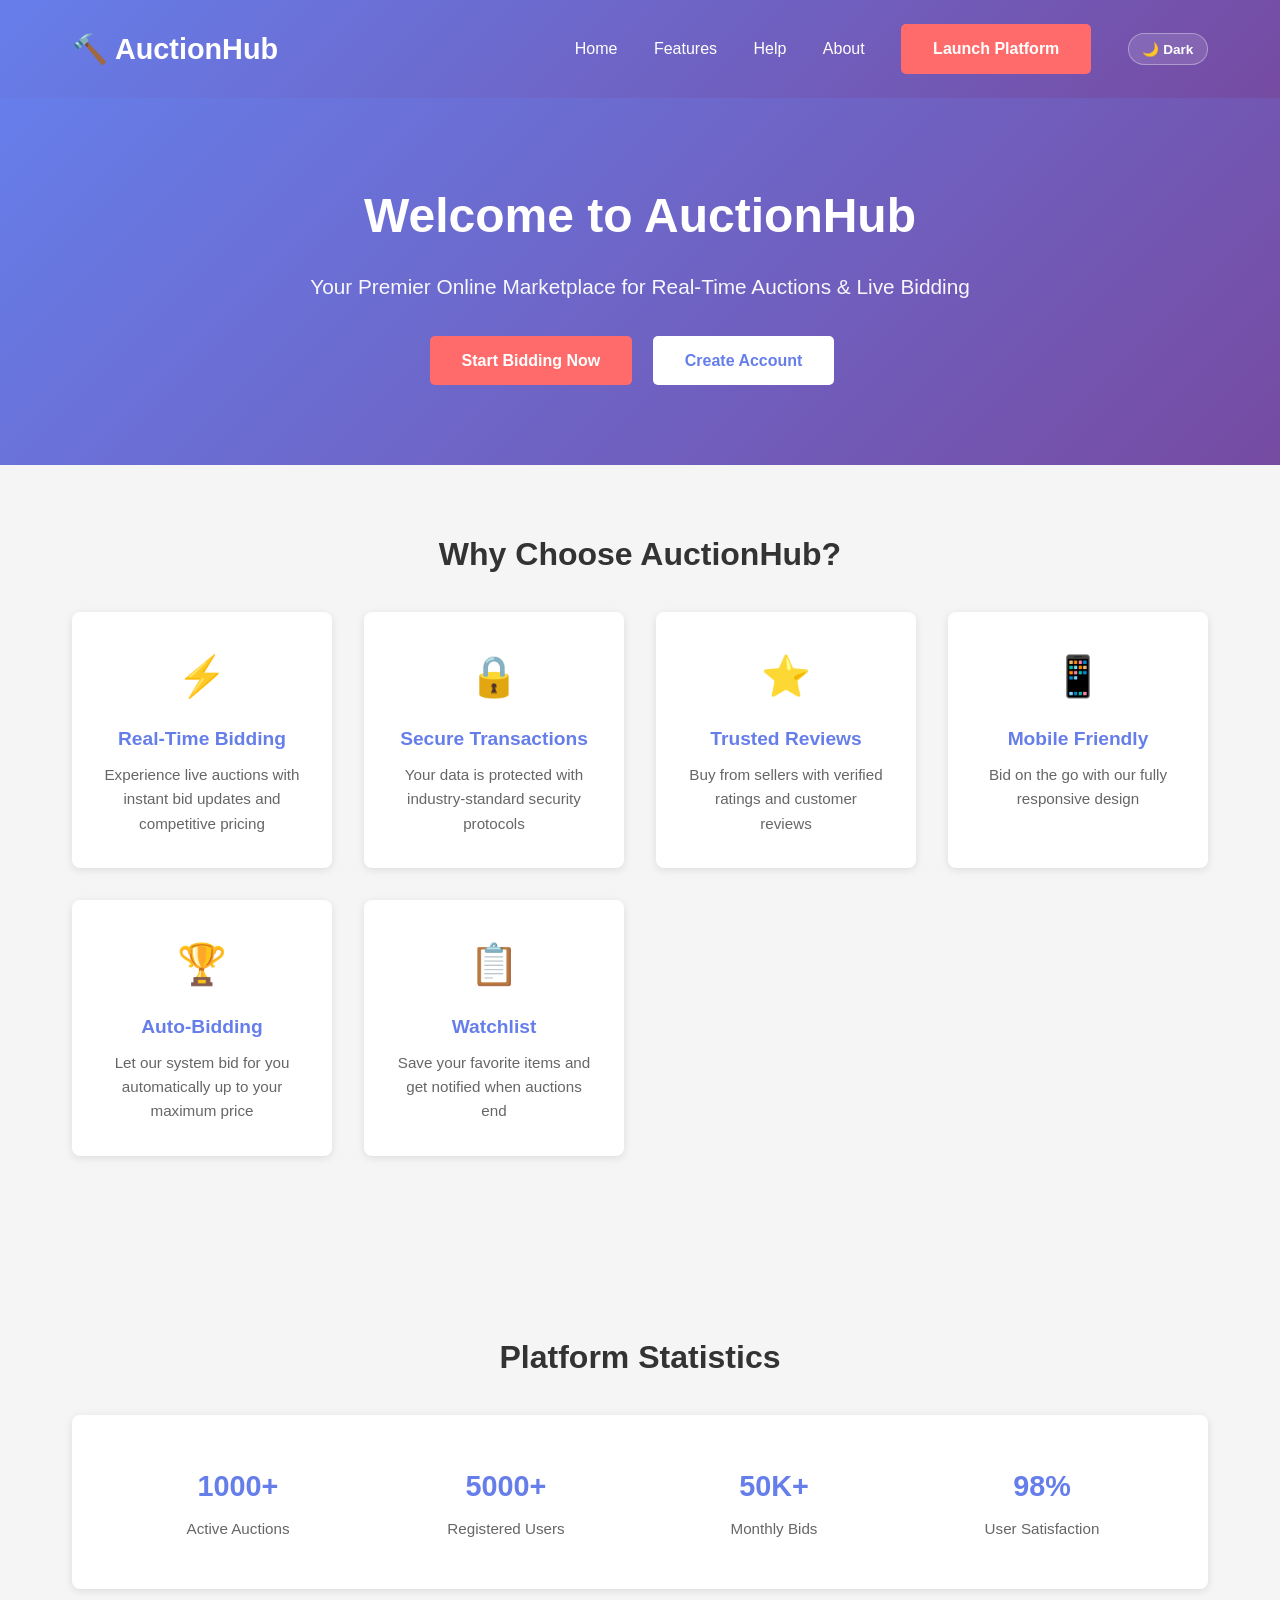
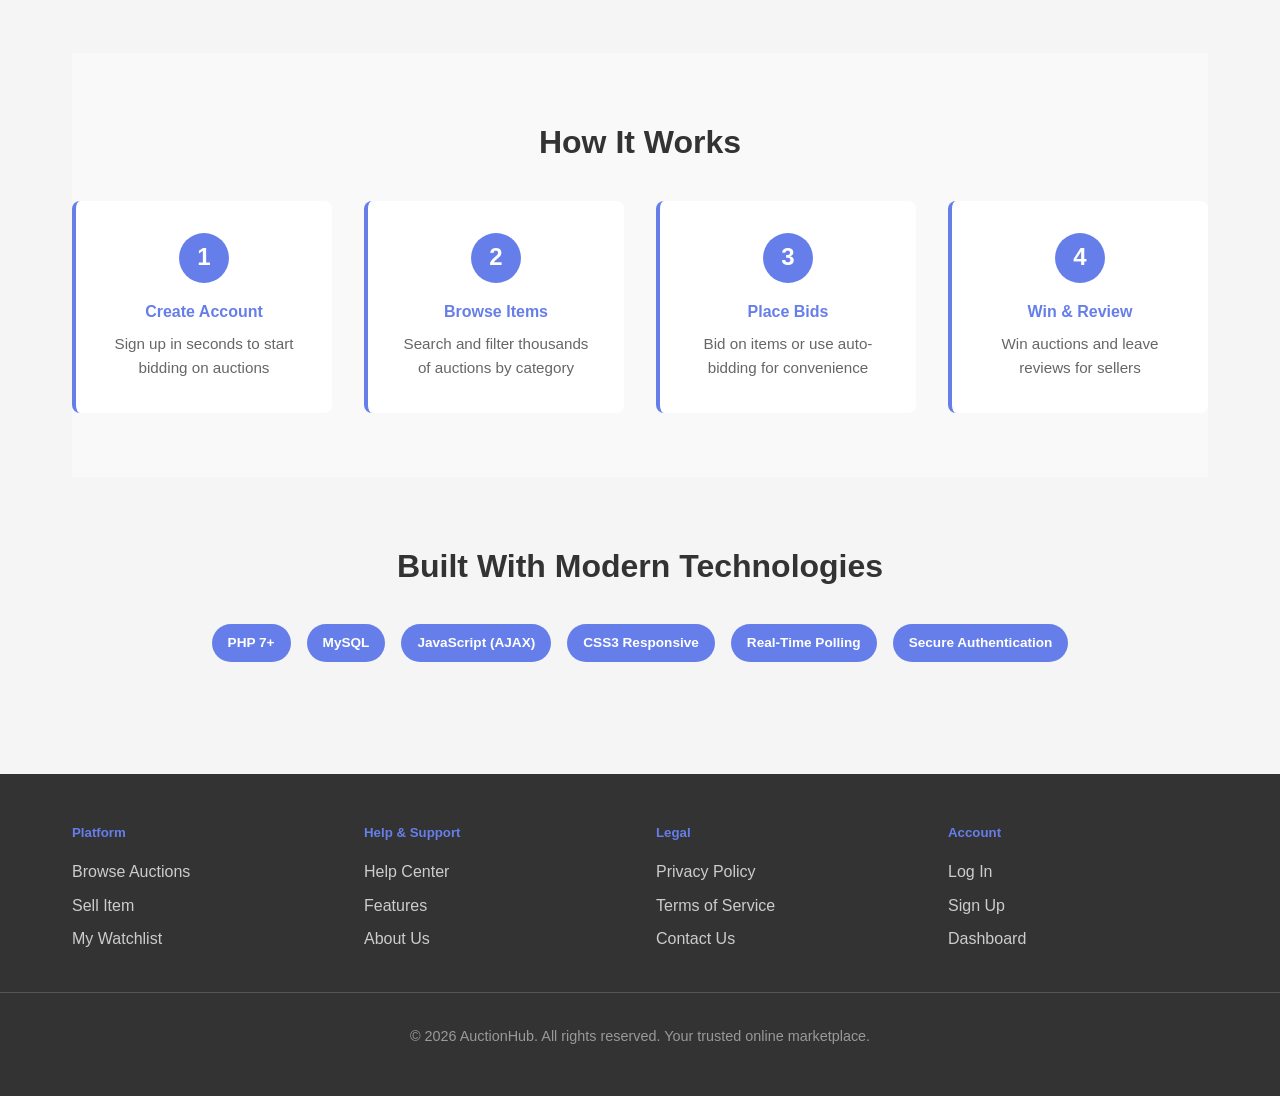
==== index.html @ e26a6210 "Initial commit: AuctionHub marketplace project" ====
<!DOCTYPE html>
<html lang="en">
<head>
    <meta charset="UTF-8">
    <meta name="viewport" content="width=device-width, initial-scale=1.0">
    <title>AuctionHub - Online Marketplace & Bidding Platform</title>
    <style>
        :root {
            --primary: #667eea;
            --primary-dark: #5568d3;
            --secondary: #764ba2;
            --accent: #ff6b6b;
            --bg: #f5f5f5;
            --surface: #ffffff;
            --surface-alt: #f9f9f9;
            --text: #333;
            --text-light: #666;
            --border: #e2e8f0;
        }

        body[data-theme='dark'] {
            --bg: #0f172a;
            --surface: #111827;
            --surface-alt: #1f2937;
            --text: #e5e7eb;
            --text-light: #9ca3af;
            --border: #334155;
        }

        * {
            margin: 0;
            padding: 0;
            box-sizing: border-box;
        }

        body {
            font-family: -apple-system, BlinkMacSystemFont, 'Segoe UI', Roboto, Oxygen, Ubuntu, Cantarell, sans-serif;
            line-height: 1.6;
            color: var(--text);
            background-color: var(--bg);
            transition: background-color 0.3s, color 0.3s;
        }

        header {
            background: linear-gradient(135deg, var(--primary) 0%, var(--secondary) 100%);
            color: white;
            padding: 1.5rem 0;
            box-shadow: 0 2px 10px rgba(0, 0, 0, 0.1);
        }

        nav {
            display: flex;
            justify-content: space-between;
            align-items: center;
            max-width: 1200px;
            margin: 0 auto;
            padding: 0 2rem;
        }

        nav h1 {
            font-size: 1.8rem;
            font-weight: 700;
        }

        nav a {
            color: white;
            text-decoration: none;
            margin-left: 2rem;
            transition: opacity 0.3s;
        }

        nav a:hover {
            opacity: 0.8;
        }

        .theme-toggle {
            margin-left: 1rem;
            border: 1px solid rgba(255, 255, 255, 0.35);
            background: rgba(255, 255, 255, 0.12);
            color: #fff;
            border-radius: 999px;
            padding: 0.45rem 0.85rem;
            font-size: 0.85rem;
            font-weight: 700;
            cursor: pointer;
            transition: background-color 0.2s;
        }

        .theme-toggle:hover {
            background: rgba(255, 255, 255, 0.22);
        }

        .hero {
            background: linear-gradient(135deg, var(--primary) 0%, var(--secondary) 100%);
            color: white;
            padding: 5rem 2rem;
            text-align: center;
        }

        .hero h2 {
            font-size: 3rem;
            margin-bottom: 1rem;
        }

        .hero p {
            font-size: 1.3rem;
            margin-bottom: 2rem;
            opacity: 0.95;
        }

        .btn {
            display: inline-block;
            padding: 0.75rem 2rem;
            background-color: var(--accent);
            color: white;
            text-decoration: none;
            border-radius: 5px;
            font-weight: 600;
            transition: background-color 0.3s;
            margin-right: 1rem;
        }

        .btn:hover {
            background-color: #ff5252;
        }

        .btn.secondary {
            background-color: white;
            color: var(--primary);
        }

        .btn.secondary:hover {
            background-color: #f0f0f0;
        }

        .container {
            max-width: 1200px;
            margin: 0 auto;
            padding: 0 2rem;
        }

        section {
            padding: 4rem 0;
        }

        section h3 {
            font-size: 2rem;
            margin-bottom: 2rem;
            text-align: center;
            color: var(--text);
        }

        .features-grid {
            display: grid;
            grid-template-columns: repeat(auto-fit, minmax(250px, 1fr));
            gap: 2rem;
            margin-bottom: 3rem;
        }

        .feature-card {
            background: var(--surface);
            padding: 2rem;
            border-radius: 8px;
            box-shadow: 0 2px 8px rgba(0, 0, 0, 0.1);
            text-align: center;
            transition: transform 0.3s, box-shadow 0.3s;
        }

        .feature-card:hover {
            transform: translateY(-5px);
            box-shadow: 0 4px 15px rgba(0, 0, 0, 0.15);
        }

        .feature-card .icon {
            font-size: 2.5rem;
            margin-bottom: 1rem;
        }

        .feature-card h4 {
            font-size: 1.2rem;
            margin-bottom: 0.5rem;
            color: var(--primary);
        }

        .feature-card p {
            color: var(--text-light);
            font-size: 0.95rem;
        }

        .stats {
            background: var(--surface);
            padding: 3rem;
            border-radius: 8px;
            display: grid;
            grid-template-columns: repeat(auto-fit, minmax(200px, 1fr));
            gap: 2rem;
            text-align: center;
            box-shadow: 0 2px 8px rgba(0, 0, 0, 0.1);
        }

        .stat-item h5 {
            font-size: 1.8rem;
            color: var(--primary);
            margin-bottom: 0.5rem;
        }

        .stat-item p {
            color: var(--text-light);
            font-size: 0.95rem;
        }

        .how-it-works {
            background: var(--surface-alt);
        }

        .steps-grid {
            display: grid;
            grid-template-columns: repeat(auto-fit, minmax(200px, 1fr));
            gap: 2rem;
        }

        .step {
            background: var(--surface);
            padding: 2rem;
            border-radius: 8px;
            text-align: center;
            border-left: 4px solid var(--primary);
        }

        .step-number {
            background: var(--primary);
            color: white;
            border-radius: 50%;
            width: 50px;
            height: 50px;
            display: flex;
            align-items: center;
            justify-content: center;
            font-weight: bold;
            font-size: 1.5rem;
            margin: 0 auto 1rem;
        }

        .step h4 {
            color: var(--primary);
            margin-bottom: 0.5rem;
        }

        .step p {
            color: var(--text-light);
            font-size: 0.95rem;
        }

        footer {
            background: #333;
            color: white;
            padding: 3rem 0;
            text-align: center;
            margin-top: 3rem;
        }

        footer .footer-content {
            max-width: 1200px;
            margin: 0 auto;
            padding: 0 2rem;
            display: grid;
            grid-template-columns: repeat(auto-fit, minmax(200px, 1fr));
            gap: 2rem;
            text-align: left;
            margin-bottom: 2rem;
        }

        footer .footer-section h5 {
            margin-bottom: 1rem;
            color: var(--primary);
        }

        footer .footer-section a {
            display: block;
            color: #ccc;
            text-decoration: none;
            margin-bottom: 0.5rem;
            transition: color 0.3s;
        }

        footer .footer-section a:hover {
            color: white;
        }

        footer .footer-bottom {
            border-top: 1px solid #555;
            padding-top: 2rem;
            color: #999;
            font-size: 0.9rem;
        }

        .technology-badges {
            display: flex;
            justify-content: center;
            gap: 1rem;
            flex-wrap: wrap;
            margin-top: 2rem;
        }

        .tech-badge {
            display: inline-block;
            background: var(--primary);
            color: white;
            padding: 0.5rem 1rem;
            border-radius: 20px;
            font-size: 0.85rem;
            font-weight: 600;
        }

        @media (max-width: 768px) {
            .theme-toggle {
                margin-left: 0;
                margin-top: 0.25rem;
            }
        }
    </style>
</head>
<body>
    <header>
        <nav>
            <h1>🔨 AuctionHub</h1>
            <div>
                <a href="index.html">Home</a>
                <a href="features.html">Features</a>
                <a href="help.html">Help</a>
                <a href="about.html">About</a>
                <a href="/auction_system/index.php" class="btn">Launch Platform</a>
                <button id="themeToggle" class="theme-toggle" type="button" aria-label="Toggle light and dark theme">🌙 Dark</button>
            </div>
        </nav>
    </header>

    <section class="hero">
        <h2>Welcome to AuctionHub</h2>
        <p>Your Premier Online Marketplace for Real-Time Auctions & Live Bidding</p>
                <a href="/auction_system/index.php" class="btn">Start Bidding Now</a>
                <a href="/auction_system/auth/register.php" class="btn secondary">Create Account</a>
    </section>

    <div class="container">
        <section>
            <h3>Why Choose AuctionHub?</h3>
            <div class="features-grid">
                <div class="feature-card">
                    <div class="icon">⚡</div>
                    <h4>Real-Time Bidding</h4>
                    <p>Experience live auctions with instant bid updates and competitive pricing</p>
                </div>
                <div class="feature-card">
                    <div class="icon">🔒</div>
                    <h4>Secure Transactions</h4>
                    <p>Your data is protected with industry-standard security protocols</p>
                </div>
                <div class="feature-card">
                    <div class="icon">⭐</div>
                    <h4>Trusted Reviews</h4>
                    <p>Buy from sellers with verified ratings and customer reviews</p>
                </div>
                <div class="feature-card">
                    <div class="icon">📱</div>
                    <h4>Mobile Friendly</h4>
                    <p>Bid on the go with our fully responsive design</p>
                </div>
                <div class="feature-card">
                    <div class="icon">🏆</div>
                    <h4>Auto-Bidding</h4>
                    <p>Let our system bid for you automatically up to your maximum price</p>
                </div>
                <div class="feature-card">
                    <div class="icon">📋</div>
                    <h4>Watchlist</h4>
                    <p>Save your favorite items and get notified when auctions end</p>
                </div>
            </div>
        </section>

        <section>
            <h3>Platform Statistics</h3>
            <div class="stats">
                <div class="stat-item">
                    <h5>1000+</h5>
                    <p>Active Auctions</p>
                </div>
                <div class="stat-item">
                    <h5>5000+</h5>
                    <p>Registered Users</p>
                </div>
                <div class="stat-item">
                    <h5>50K+</h5>
                    <p>Monthly Bids</p>
                </div>
                <div class="stat-item">
                    <h5>98%</h5>
                    <p>User Satisfaction</p>
                </div>
            </div>
        </section>

        <section class="how-it-works">
            <h3>How It Works</h3>
            <div class="steps-grid">
                <div class="step">
                    <div class="step-number">1</div>
                    <h4>Create Account</h4>
                    <p>Sign up in seconds to start bidding on auctions</p>
                </div>
                <div class="step">
                    <div class="step-number">2</div>
                    <h4>Browse Items</h4>
                    <p>Search and filter thousands of auctions by category</p>
                </div>
                <div class="step">
                    <div class="step-number">3</div>
                    <h4>Place Bids</h4>
                    <p>Bid on items or use auto-bidding for convenience</p>
                </div>
                <div class="step">
                    <div class="step-number">4</div>
                    <h4>Win & Review</h4>
                    <p>Win auctions and leave reviews for sellers</p>
                </div>
            </div>
        </section>

        <section>
            <h3>Built With Modern Technologies</h3>
            <div class="technology-badges">
                <span class="tech-badge">PHP 7+</span>
                <span class="tech-badge">MySQL</span>
                <span class="tech-badge">JavaScript (AJAX)</span>
                <span class="tech-badge">CSS3 Responsive</span>
                <span class="tech-badge">Real-Time Polling</span>
                <span class="tech-badge">Secure Authentication</span>
            </div>
        </section>
    </div>

    <footer>
        <div class="footer-content">
            <div class="footer-section">
                <h5>Platform</h5>
                <a href="/auction_system/index.php">Browse Auctions</a>
                <a href="/auction_system/items/create_item.php">Sell Item</a>
                <a href="/auction_system/user/watchlist.php">My Watchlist</a>
            </div>
            <div class="footer-section">
                <h5>Help & Support</h5>
                <a href="help.html">Help Center</a>
                <a href="features.html">Features</a>
                <a href="about.html">About Us</a>
            </div>
            <div class="footer-section">
                <h5>Legal</h5>
                <a href="privacy.html">Privacy Policy</a>
                <a href="terms.html">Terms of Service</a>
                <a href="contact.html">Contact Us</a>
            </div>
            <div class="footer-section">
                <h5>Account</h5>
                <a href="/auction_system/auth/login.php">Log In</a>
                <a href="/auction_system/auth/register.php">Sign Up</a>
                <a href="/auction_system/user/dashboard.php">Dashboard</a>
            </div>
        </div>
        <div class="footer-bottom">
            <p>&copy; 2026 AuctionHub. All rights reserved. Your trusted online marketplace.</p>
        </div>
    </footer>

        <script>
                (function() {
                    const storageKey = 'auctionhub_theme';
                    const toggleButton = document.getElementById('themeToggle');

                    const applyTheme = function(theme) {
                        document.body.setAttribute('data-theme', theme);
                        if (toggleButton) {
                            toggleButton.textContent = theme === 'dark' ? '☀️ Light' : '🌙 Dark';
                        }
                    };

                    const savedTheme = localStorage.getItem(storageKey);
                    const prefersDark = window.matchMedia('(prefers-color-scheme: dark)').matches;
                    applyTheme(savedTheme || (prefersDark ? 'dark' : 'light'));

                    if (toggleButton) {
                        toggleButton.addEventListener('click', function() {
                            const currentTheme = document.body.getAttribute('data-theme') || 'light';
                            const nextTheme = currentTheme === 'dark' ? 'light' : 'dark';
                            localStorage.setItem(storageKey, nextTheme);
                            applyTheme(nextTheme);
                        });
                    }
                })();
        </script>
</body>
</html>
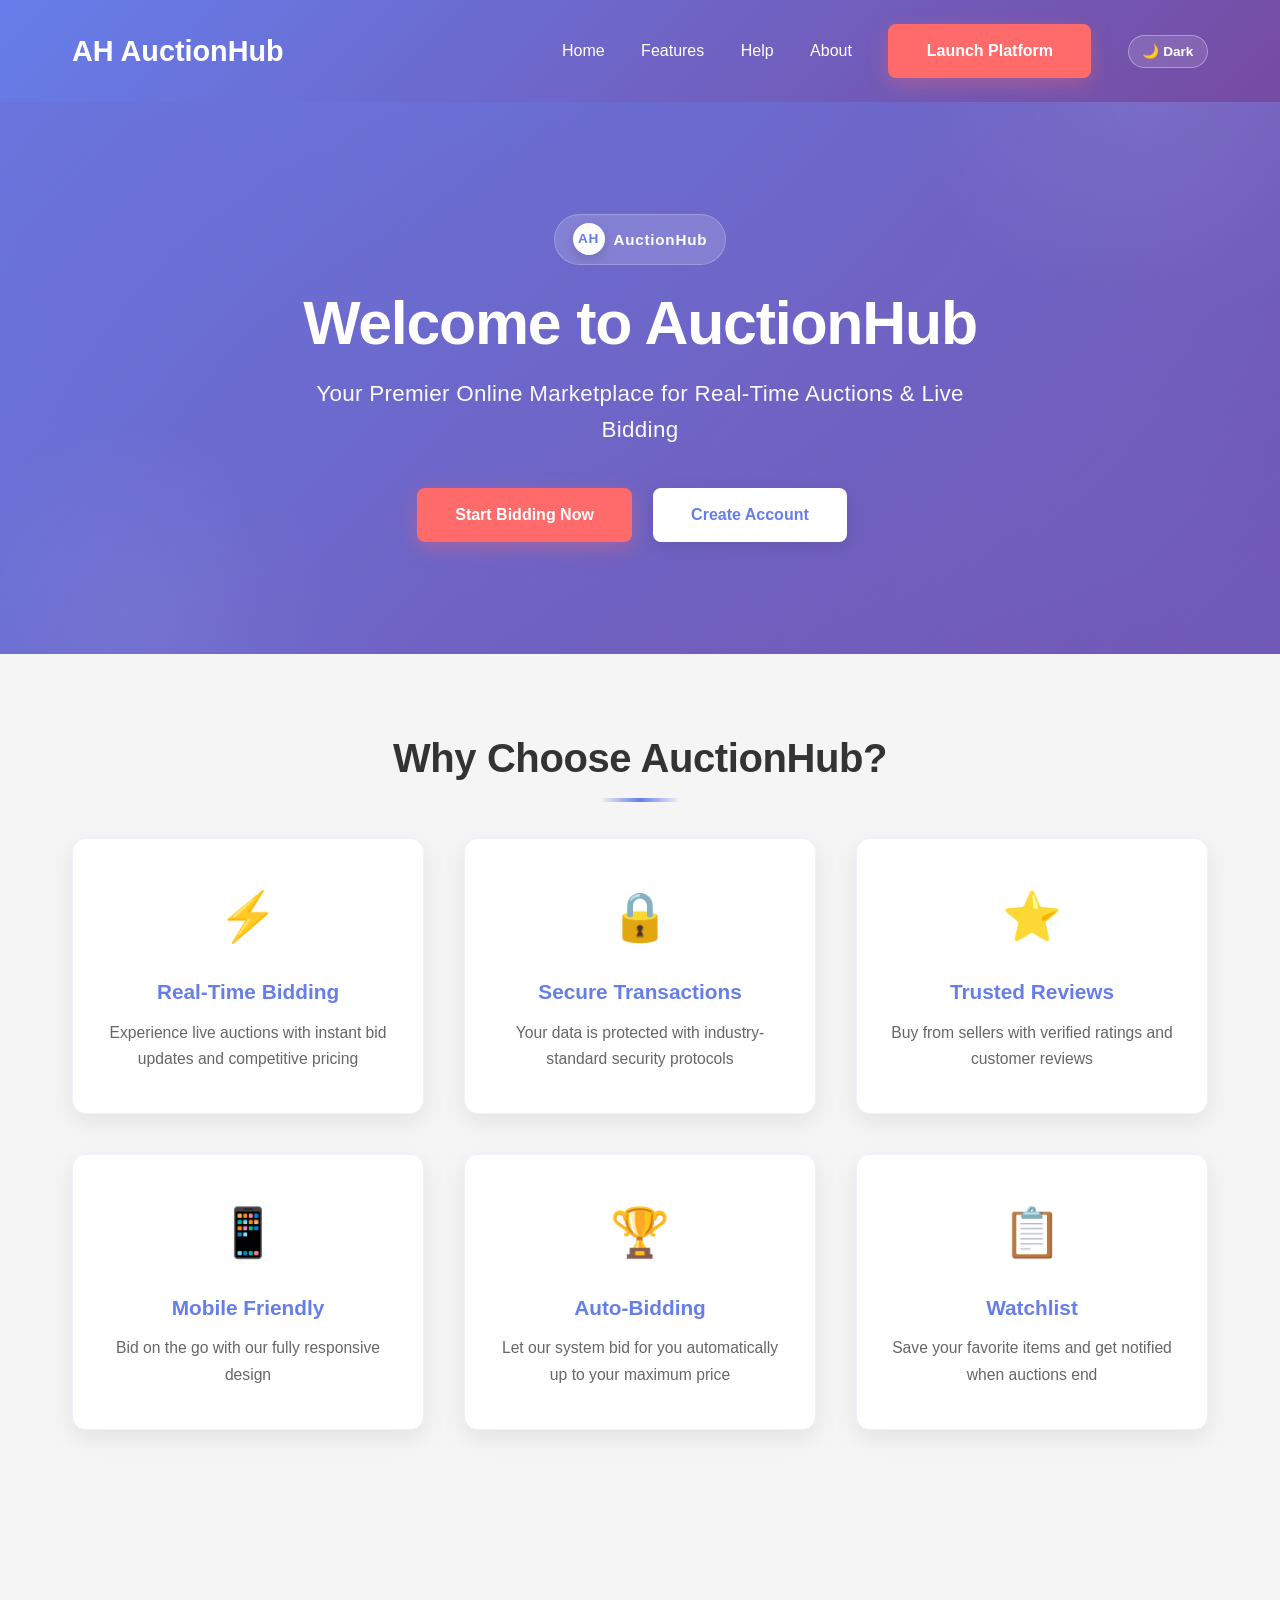
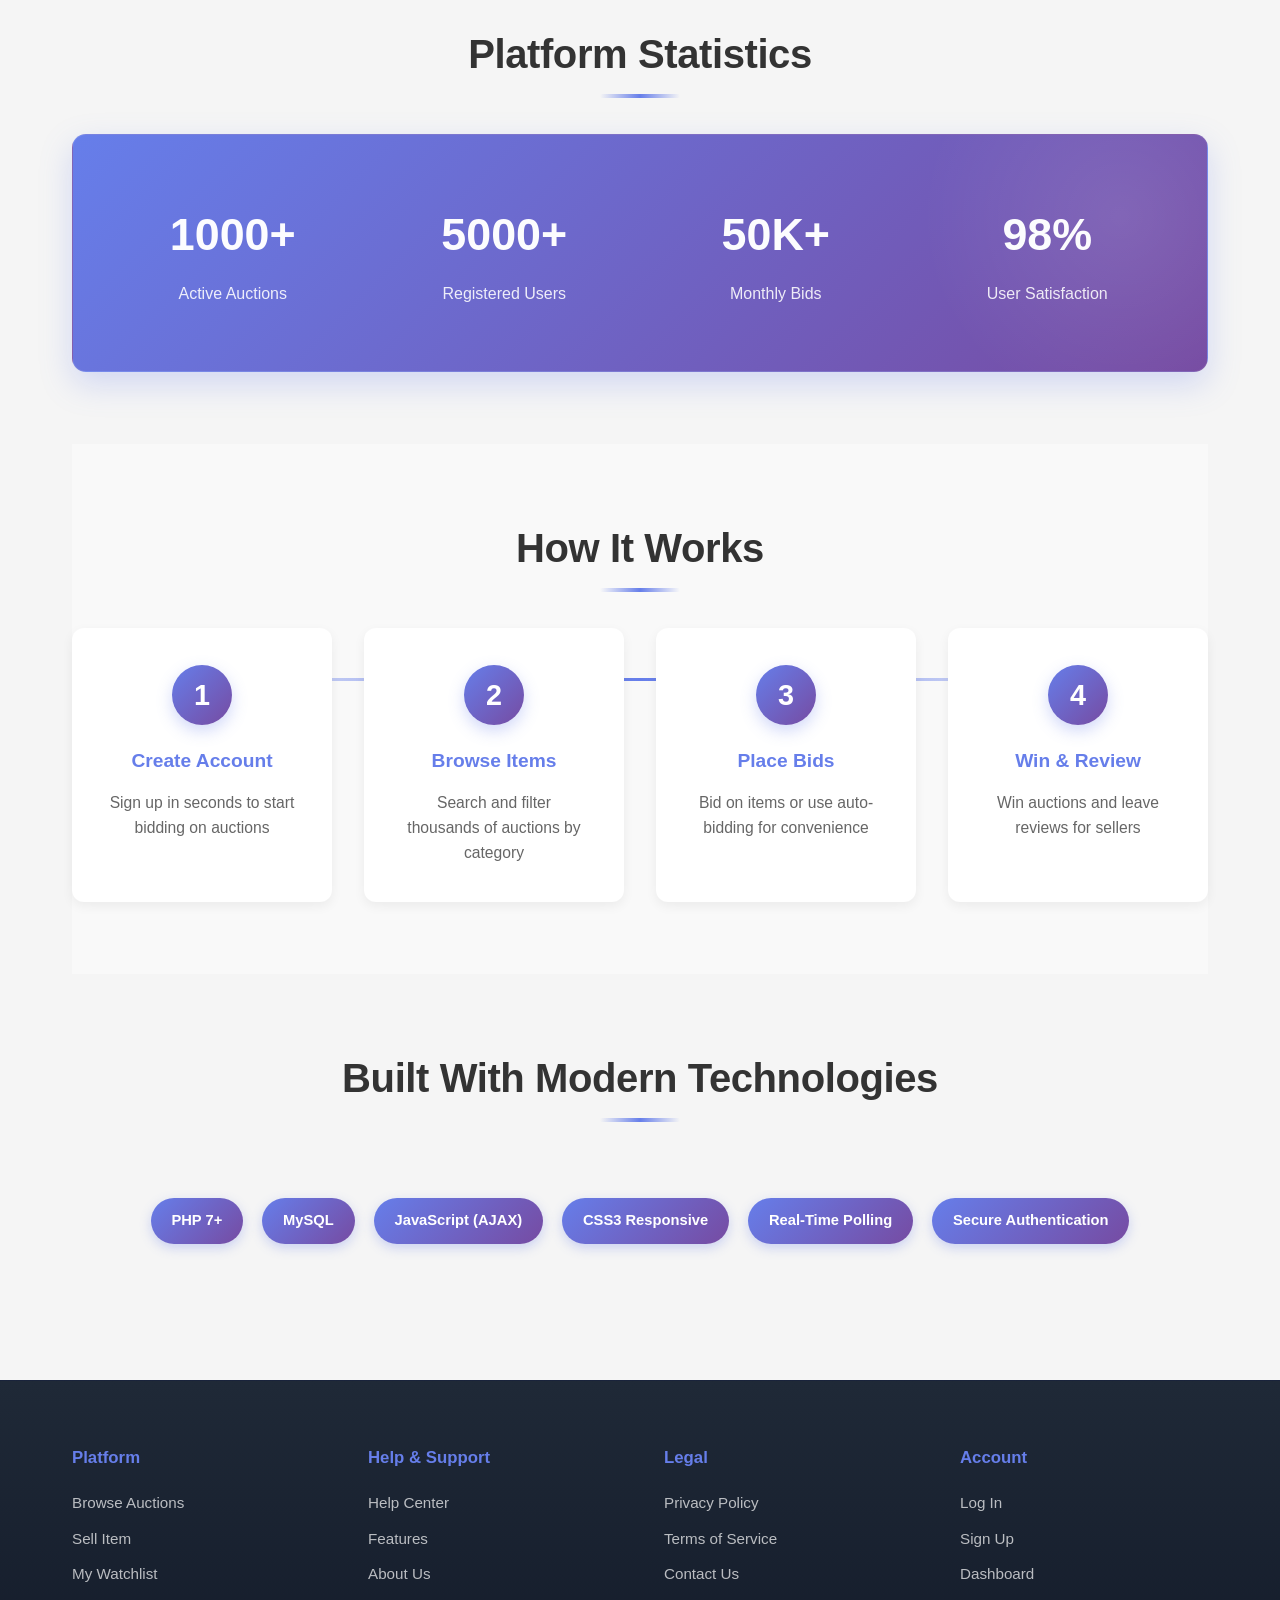
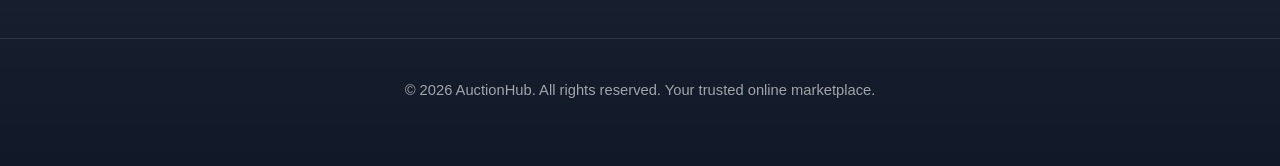
==== commit bf87aff1: "WIP: local changes" ====
--- a/index.html
+++ b/index.html
@@ -91,46 +91,126 @@
         }
 
         .hero {
-            background: linear-gradient(135deg, var(--primary) 0%, var(--secondary) 100%);
-            color: white;
-            padding: 5rem 2rem;
+            background: radial-gradient(circle at bottom right, rgba(102,126,234,0.3) 0%, transparent 60%),
+                        radial-gradient(circle at top left, rgba(118,75,162,0.2) 0%, transparent 50%),
+                        linear-gradient(135deg, var(--primary) 0%, var(--secondary) 100%);
+            color: white;
+            padding: 7rem 2rem;
             text-align: center;
+            position: relative;
+            overflow: hidden;
+        }
+
+        .hero::before {
+            content: '';
+            position: absolute;
+            top: -50%;
+            right: -10%;
+            width: 500px;
+            height: 500px;
+            background: radial-gradient(circle, rgba(255,255,255,0.08) 0%, transparent 70%);
+            border-radius: 50%;
+            pointer-events: none;
+        }
+
+        .hero::after {
+            content: '';
+            position: absolute;
+            bottom: -30%;
+            left: -5%;
+            width: 400px;
+            height: 400px;
+            background: radial-gradient(circle, rgba(255,255,255,0.06) 0%, transparent 70%);
+            border-radius: 50%;
+            pointer-events: none;
+        }
+
+        .hero-brand {
+            display: inline-flex;
+            align-items: center;
+            gap: 0.55rem;
+            margin-bottom: 1.5rem;
+            padding: 0.55rem 1.1rem;
+            border-radius: 999px;
+            background: rgba(255, 255, 255, 0.16);
+            border: 1px solid rgba(255, 255, 255, 0.22);
+            -webkit-backdrop-filter: blur(12px);
+            backdrop-filter: blur(12px);
+            font-weight: 700;
+            letter-spacing: 0.05em;
+            font-size: 0.95rem;
+        }
+
+        .hero-brand .hero-mark {
+            display: inline-grid;
+            place-items: center;
+            width: 32px;
+            height: 32px;
+            border-radius: 50%;
+            background: rgba(255, 255, 255, 0.98);
+            color: var(--primary);
+            font-size: 0.85rem;
+            font-weight: 900;
+            box-shadow: 0 4px 12px rgba(0,0,0,0.15);
         }
 
         .hero h2 {
-            font-size: 3rem;
-            margin-bottom: 1rem;
+            font-size: clamp(2.5rem, 6vw, 3.8rem);
+            margin-bottom: 1.2rem;
+            font-weight: 800;
+            letter-spacing: -0.02em;
+            line-height: 1.1;
+            position: relative;
+            z-index: 1;
         }
 
         .hero p {
-            font-size: 1.3rem;
-            margin-bottom: 2rem;
-            opacity: 0.95;
+            font-size: clamp(1.05rem, 3vw, 1.4rem);
+            margin-bottom: 2.5rem;
+            opacity: 0.96;
+            max-width: 700px;
+            margin-left: auto;
+            margin-right: auto;
+            font-weight: 500;
+            letter-spacing: 0.3px;
+            position: relative;
+            z-index: 1;
         }
 
         .btn {
             display: inline-block;
-            padding: 0.75rem 2rem;
+            padding: 0.9rem 2.4rem;
             background-color: var(--accent);
             color: white;
             text-decoration: none;
-            border-radius: 5px;
+            border-radius: 8px;
             font-weight: 600;
-            transition: background-color 0.3s;
+            transition: all 0.3s ease;
             margin-right: 1rem;
+            border: none;
+            cursor: pointer;
+            font-size: 1rem;
+            box-shadow: 0 6px 20px rgba(255, 107, 107, 0.35);
+            position: relative;
+            z-index: 1;
         }
 
         .btn:hover {
             background-color: #ff5252;
+            transform: translateY(-2px);
+            box-shadow: 0 10px 28px rgba(255, 107, 107, 0.45);
         }
 
         .btn.secondary {
             background-color: white;
             color: var(--primary);
+            box-shadow: 0 4px 16px rgba(0,0,0,0.1);
         }
 
         .btn.secondary:hover {
-            background-color: #f0f0f0;
+            background-color: #f8f8f8;
+            transform: translateY(-2px);
+            box-shadow: 0 8px 24px rgba(0,0,0,0.15);
         }
 
         .container {
@@ -140,73 +220,142 @@
         }
 
         section {
-            padding: 4rem 0;
+            padding: 4.5rem 0;
         }
 
         section h3 {
-            font-size: 2rem;
-            margin-bottom: 2rem;
+            font-size: clamp(1.8rem, 4vw, 2.5rem);
+            margin-bottom: 3rem;
             text-align: center;
             color: var(--text);
+            font-weight: 800;
+            letter-spacing: -0.01em;
+            position: relative;
+            display: inline-block;
+            width: 100%;
+        }
+
+        section h3::after {
+            content: '';
+            position: absolute;
+            bottom: -12px;
+            left: 50%;
+            transform: translateX(-50%);
+            width: 80px;
+            height: 4px;
+            background: linear-gradient(90deg, transparent, var(--primary), transparent);
+            border-radius: 2px;
         }
 
         .features-grid {
             display: grid;
-            grid-template-columns: repeat(auto-fit, minmax(250px, 1fr));
-            gap: 2rem;
+            grid-template-columns: repeat(auto-fit, minmax(280px, 1fr));
+            gap: 2.5rem;
             margin-bottom: 3rem;
         }
 
         .feature-card {
             background: var(--surface);
-            padding: 2rem;
-            border-radius: 8px;
-            box-shadow: 0 2px 8px rgba(0, 0, 0, 0.1);
+            padding: 2.5rem 2rem;
+            border-radius: 14px;
+            border: 1px solid rgba(102, 126, 234, 0.1);
+            box-shadow: 0 8px 24px rgba(0, 0, 0, 0.08);
             text-align: center;
-            transition: transform 0.3s, box-shadow 0.3s;
+            transition: all 0.4s cubic-bezier(0.4, 0, 0.2, 1);
+            position: relative;
+            overflow: hidden;
+        }
+
+        .feature-card::before {
+            content: '';
+            position: absolute;
+            top: 0;
+            left: 0;
+            right: 0;
+            height: 4px;
+            background: linear-gradient(90deg, var(--primary), var(--secondary));
+            transform: scaleX(0);
+            transform-origin: left;
+            transition: transform 0.4s ease;
         }
 
         .feature-card:hover {
-            transform: translateY(-5px);
-            box-shadow: 0 4px 15px rgba(0, 0, 0, 0.15);
+            transform: translateY(-8px);
+            box-shadow: 0 16px 40px rgba(102, 126, 234, 0.2);
+            border-color: rgba(102, 126, 234, 0.25);
+        }
+
+        .feature-card:hover::before {
+            transform: scaleX(1);
         }
 
         .feature-card .icon {
-            font-size: 2.5rem;
-            margin-bottom: 1rem;
+            font-size: 3rem;
+            margin-bottom: 1.2rem;
+            display: block;
+            transition: transform 0.3s ease;
+        }
+
+        .feature-card:hover .icon {
+            transform: scale(1.1) rotate(5deg);
         }
 
         .feature-card h4 {
-            font-size: 1.2rem;
-            margin-bottom: 0.5rem;
+            font-size: 1.3rem;
+            margin-bottom: 0.7rem;
             color: var(--primary);
+            font-weight: 700;
         }
 
         .feature-card p {
             color: var(--text-light);
-            font-size: 0.95rem;
+            font-size: 0.98rem;
+            line-height: 1.7;
         }
 
         .stats {
-            background: var(--surface);
-            padding: 3rem;
-            border-radius: 8px;
+            background: linear-gradient(135deg, var(--primary) 0%, var(--secondary) 100%);
+            color: white;
+            padding: 4rem 3rem;
+            border-radius: 14px;
             display: grid;
             grid-template-columns: repeat(auto-fit, minmax(200px, 1fr));
-            gap: 2rem;
+            gap: 3rem;
             text-align: center;
-            box-shadow: 0 2px 8px rgba(0, 0, 0, 0.1);
+            box-shadow: 0 12px 32px rgba(102, 126, 234, 0.25);
+            border: 1px solid rgba(255, 255, 255, 0.1);
+            position: relative;
+            overflow: hidden;
+        }
+
+        .stats::before {
+            content: '';
+            position: absolute;
+            top: -50%;
+            right: -10%;
+            width: 400px;
+            height: 400px;
+            background: radial-gradient(circle, rgba(255,255,255,0.1) 0%, transparent 70%);
+            border-radius: 50%;
+            pointer-events: none;
+        }
+
+        .stat-item {
+            position: relative;
+            z-index: 1;
         }
 
         .stat-item h5 {
-            font-size: 1.8rem;
-            color: var(--primary);
-            margin-bottom: 0.5rem;
+            font-size: clamp(2rem, 5vw, 2.8rem);
+            font-weight: 800;
+            margin-bottom: 0.7rem;
+            color: rgba(255,255,255,0.98);
         }
 
         .stat-item p {
-            color: var(--text-light);
-            font-size: 0.95rem;
+            color: rgba(255,255,255,0.88);
+            font-size: 1rem;
+            font-weight: 500;
         }
 
         .how-it-works {
@@ -215,48 +364,87 @@
 
         .steps-grid {
             display: grid;
-            grid-template-columns: repeat(auto-fit, minmax(200px, 1fr));
+            grid-template-columns: repeat(auto-fit, minmax(240px, 1fr));
             gap: 2rem;
+            position: relative;
+        }
+
+        .steps-grid::before {
+            content: '';
+            position: absolute;
+            top: 50px;
+            left: 5%;
+            right: 5%;
+            height: 3px;
+            background: linear-gradient(90deg, transparent, var(--primary), transparent);
+            z-index: 0;
+            pointer-events: none;
+        }
+
+        @media (max-width: 768px) {
+            .steps-grid::before {
+                display: none;
+            }
         }
 
         .step {
             background: var(--surface);
-            padding: 2rem;
-            border-radius: 8px;
+            padding: 2.2rem;
+            border-radius: 12px;
             text-align: center;
-            border-left: 4px solid var(--primary);
+            border: 2px solid transparent;
+            box-shadow: 0 4px 12px rgba(0, 0, 0, 0.06);
+            transition: all 0.3s ease;
+            position: relative;
+            z-index: 1;
+        }
+
+        .step:hover {
+            border-color: var(--primary);
+            box-shadow: 0 8px 24px rgba(102, 126, 234, 0.15);
+            transform: translateY(-4px);
         }
 
         .step-number {
-            background: var(--primary);
+            background: linear-gradient(135deg, var(--primary), var(--secondary));
             color: white;
             border-radius: 50%;
-            width: 50px;
-            height: 50px;
+            width: 60px;
+            height: 60px;
             display: flex;
             align-items: center;
             justify-content: center;
             font-weight: bold;
-            font-size: 1.5rem;
-            margin: 0 auto 1rem;
+            font-size: 1.8rem;
+            margin: 0 auto 1.3rem;
+            box-shadow: 0 6px 16px rgba(102, 126, 234, 0.3);
+            transition: transform 0.3s ease;
+        }
+
+        .step:hover .step-number {
+            transform: scale(1.1);
         }
 
         .step h4 {
             color: var(--primary);
-            margin-bottom: 0.5rem;
+            margin-bottom: 0.8rem;
+            font-size: 1.2rem;
+            font-weight: 700;
         }
 
         .step p {
             color: var(--text-light);
-            font-size: 0.95rem;
+            font-size: 0.98rem;
+            line-height: 1.6;
         }
 
         footer {
-            background: #333;
-            color: white;
-            padding: 3rem 0;
+            background: linear-gradient(180deg, #1f2937 0%, #111827 100%);
+            color: white;
+            padding: 4rem 0;
             text-align: center;
-            margin-top: 3rem;
+            margin-top: 4rem;
+            border-top: 1px solid rgba(102, 126, 234, 0.1);
         }
 
         footer .footer-content {
@@ -264,23 +452,26 @@
             margin: 0 auto;
             padding: 0 2rem;
             display: grid;
-            grid-template-columns: repeat(auto-fit, minmax(200px, 1fr));
-            gap: 2rem;
+            grid-template-columns: repeat(auto-fit, minmax(220px, 1fr));
+            gap: 3rem;
             text-align: left;
-            margin-bottom: 2rem;
+            margin-bottom: 2.5rem;
         }
 
         footer .footer-section h5 {
-            margin-bottom: 1rem;
+            margin-bottom: 1.2rem;
             color: var(--primary);
+            font-size: 1.05rem;
+            font-weight: 700;
         }
 
         footer .footer-section a {
             display: block;
-            color: #ccc;
+            color: rgba(255, 255, 255, 0.7);
             text-decoration: none;
-            margin-bottom: 0.5rem;
+            margin-bottom: 0.7rem;
             transition: color 0.3s;
+            font-size: 0.95rem;
         }
 
         footer .footer-section a:hover {
@@ -288,28 +479,36 @@
         }
 
         footer .footer-bottom {
-            border-top: 1px solid #555;
-            padding-top: 2rem;
-            color: #999;
-            font-size: 0.9rem;
+            border-top: 1px solid rgba(255, 255, 255, 0.1);
+            padding-top: 2.5rem;
+            color: rgba(255, 255, 255, 0.6);
+            font-size: 0.92rem;
         }
 
         .technology-badges {
             display: flex;
             justify-content: center;
-            gap: 1rem;
+            gap: 1.2rem;
             flex-wrap: wrap;
-            margin-top: 2rem;
+            margin-top: 2.5rem;
         }
 
         .tech-badge {
             display: inline-block;
-            background: var(--primary);
-            color: white;
-            padding: 0.5rem 1rem;
-            border-radius: 20px;
-            font-size: 0.85rem;
+            background: linear-gradient(135deg, var(--primary), var(--secondary));
+            color: white;
+            padding: 0.7rem 1.3rem;
+            border-radius: 24px;
+            font-size: 0.92rem;
             font-weight: 600;
+            box-shadow: 0 4px 12px rgba(102, 126, 234, 0.3);
+            transition: all 0.3s ease;
+            border: none;
+        }
+
+        .tech-badge:hover {
+            transform: translateY(-2px);
+            box-shadow: 0 6px 18px rgba(102, 126, 234, 0.4);
         }
 
         @media (max-width: 768px) {
@@ -323,7 +522,7 @@
 <body>
     <header>
         <nav>
-            <h1>🔨 AuctionHub</h1>
+            <h1>AH AuctionHub</h1>
             <div>
                 <a href="index.html">Home</a>
                 <a href="features.html">Features</a>
@@ -336,6 +535,7 @@
     </header>
 
     <section class="hero">
+        <div class="hero-brand"><span class="hero-mark">AH</span><span>AuctionHub</span></div>
         <h2>Welcome to AuctionHub</h2>
         <p>Your Premier Online Marketplace for Real-Time Auctions & Live Bidding</p>
                 <a href="/auction_system/index.php" class="btn">Start Bidding Now</a>
